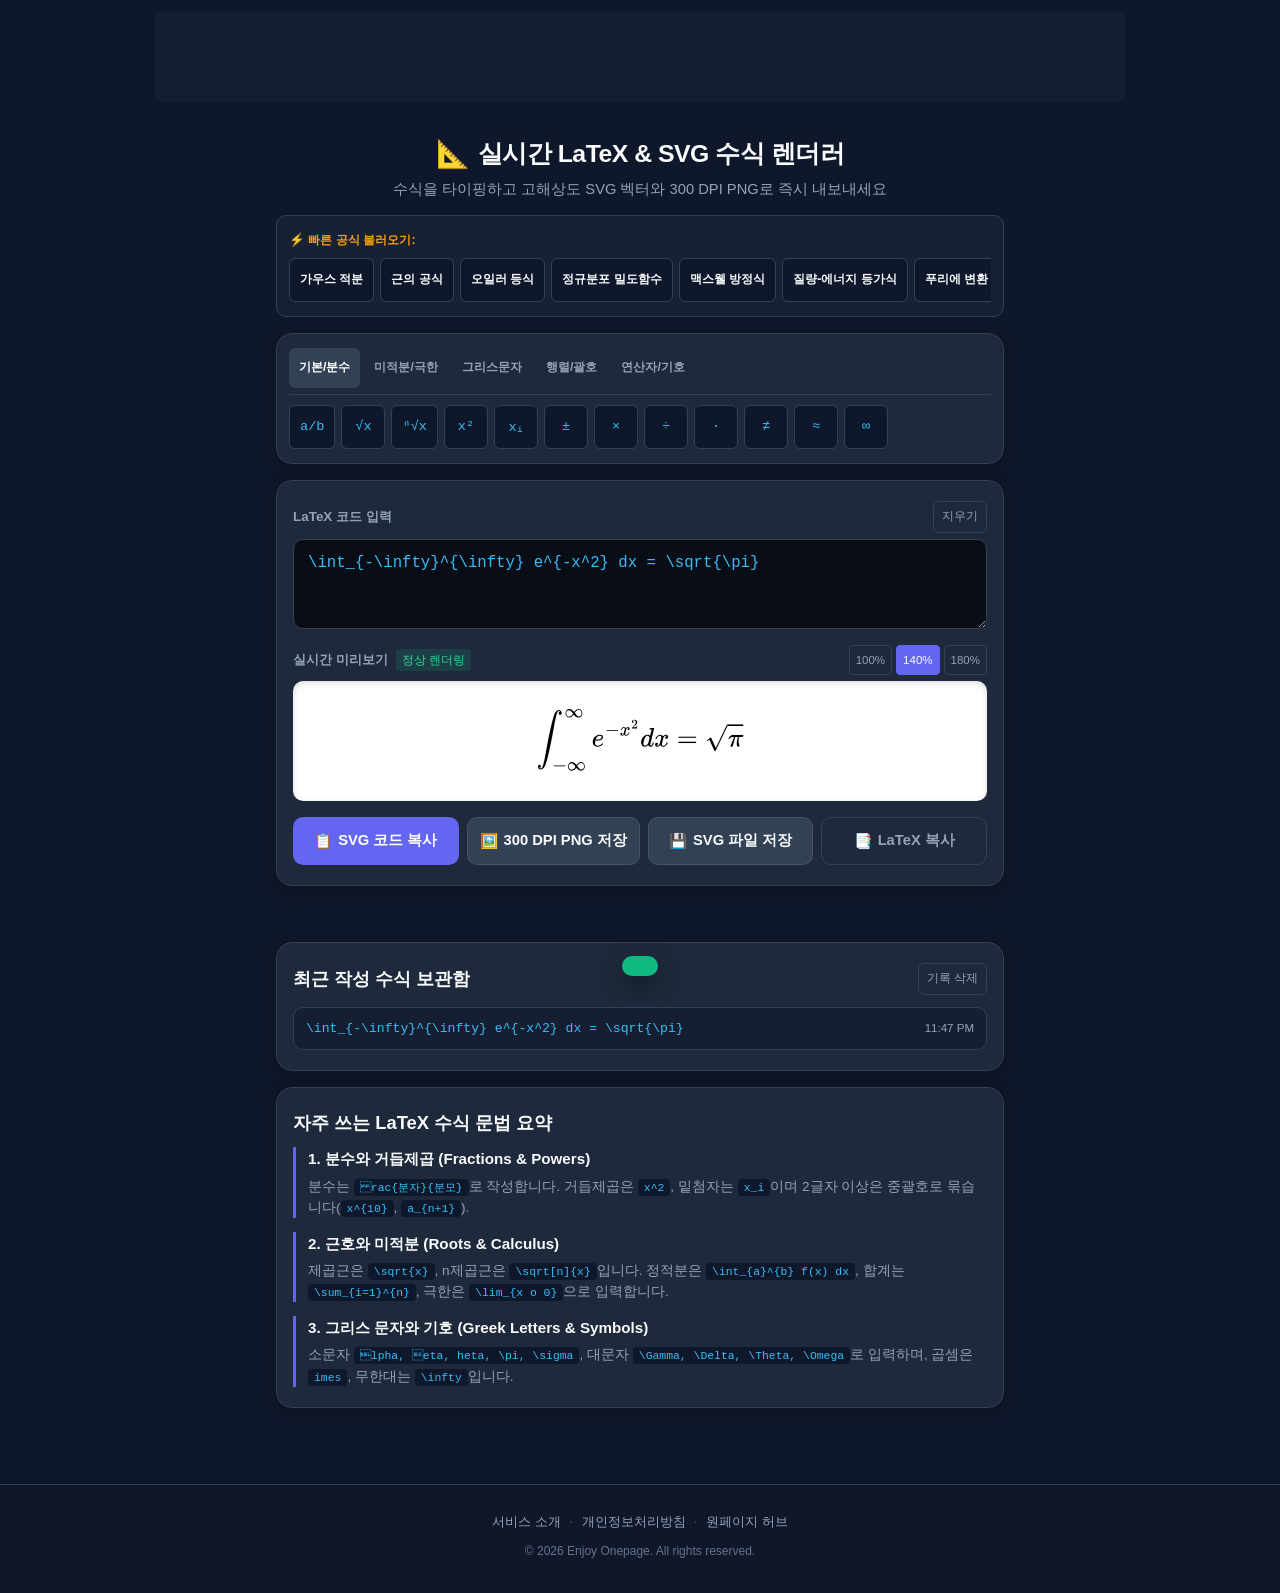
==== index.html @ d258046e "feat: launch latex-svg-renderer v1.0.0" ====
<!DOCTYPE html>
<html lang="ko">
<head>
  <meta charset="UTF-8">
  <meta name="viewport" content="width=device-width, initial-scale=1.0, maximum-scale=5.0, user-scalable=yes">
  <meta http-equiv="X-UA-Compatible" content="ie=edge">
  <title>실시간 LaTeX & SVG 수식 렌더러 | 고해상도 수식 에디터</title>
  <meta name="description" content="LaTeX 수식을 실시간 렌더링하고 고해상도 SVG 벡터 및 300 DPI 투명 PNG로 즉시 복사·다운로드하는 무료 수식 에디터입니다. 기호 팔레트와 빈출 공식 제공.">
  <meta name="keywords" content="LaTeX 렌더러, 수식 편집기, LaTeX SVG 변환, 수식 PNG 다운로드, 수학 공식, 노션 수식, 블로그 수식, 레이텍">
  <meta name="author" content="Enjoy Onepage">
  <link rel="canonical" href="https://latex-svg-renderer.enjoy-onepage.com/">

  <!-- Open Graph -->
  <meta property="og:type" content="website">
  <meta property="og:url" content="https://latex-svg-renderer.enjoy-onepage.com/">
  <meta property="og:title" content="실시간 LaTeX & SVG 수식 렌더러 | 고해상도 수식 에디터">
  <meta property="og:description" content="LaTeX 수식을 실시간 벡터 SVG 및 300 DPI 고화질 PNG로 변환하고 복사하는 웹앱.">
  <meta property="og:image" content="https://latex-svg-renderer.enjoy-onepage.com/og-image.png">
  <meta name="twitter:card" content="summary_large_image">

  <!-- Favicon & Manifest -->
  <link rel="icon" href="data:image/svg+xml,<svg xmlns=%22http://www.w3.org/2000/svg%22 viewBox=%220 0 100 100%22><text y=%22.9em%22 font-size=%2290%22>📐</text></svg>">
  <link rel="manifest" href="manifest.json">
  <meta name="theme-color" content="#0f172a">

  <!-- Google AdSense -->
  <script async src="https://pagead2.googlesyndication.com/pagead/js/adsbygoogle.js?client=ca-pub-2228289204702106" crossorigin="anonymous"></script>

  <link rel="stylesheet" href="css/style.css">
  
  <!-- MathJax Configuration -->
  <script>
    window.MathJax = {
      loader: { load: ['input/tex', 'output/svg'] },
      svg: { fontCache: 'local' }
    };
  </script>
  <script src="js/tex-svg.js"></script>
</head>
<body>
  <!-- 상단 광고 배너 (모바일 90px 엄격 클램핑) -->
  <div class="ad-box ad-top">
    <ins class="adsbygoogle" style="display:inline-block;width:100%;height:60px" data-ad-client="ca-pub-2228289204702106" data-ad-slot="3824727725" data-ad-format="horizontal" data-full-width-responsive="true"></ins>
    <script>(adsbygoogle = window.adsbygoogle || []).push({});</script>
  </div>

  <header class="app-header">
    <div class="header-container">
      <div class="brand">
        <span class="brand-icon" aria-hidden="true">📐</span>
        <h1 class="brand-title">실시간 LaTeX & SVG 수식 렌더러</h1>
      </div>
      <p class="brand-tagline">수식을 타이핑하고 고해상도 SVG 벡터와 300 DPI PNG로 즉시 내보내세요</p>
    </div>
  </header>

  <main class="main-container">
    <!-- 빈출 공식 프리셋 바 -->
    <nav class="presets-nav" aria-label="빈출 수학 공식 프리셋">
      <div class="presets-header">
        <span class="presets-label">⚡ 빠른 공식 불러오기:</span>
      </div>
      <div class="presets-scroll-grid" id="presetButtonsGrid">
        <!-- JS로 동적 생성 -->
      </div>
    </nav>

    <!-- 수식 기호 툴바 (원클릭 삽입) -->
    <section class="card symbols-card" aria-label="수식 기호 팔레트">
      <div class="symbols-nav-tabs">
        <button type="button" class="sym-tab-btn active" data-tab="basic">기본/분수</button>
        <button type="button" class="sym-tab-btn" data-tab="calculus">미적분/극한</button>
        <button type="button" class="sym-tab-btn" data-tab="greek">그리스문자</button>
        <button type="button" class="sym-tab-btn" data-tab="matrix">행렬/괄호</button>
        <button type="button" class="sym-tab-btn" data-tab="operators">연산자/기호</button>
      </div>
      <div class="symbols-buttons-tray" id="symbolsTray">
        <!-- JS로 동적 생성 -->
      </div>
    </section>

    <!-- 수식 입력 및 렌더링 스튜디오 카드 -->
    <section class="card studio-card" aria-label="수식 에디터 및 미리보기">
      <div class="editor-section">
        <div class="editor-header">
          <label for="latexInput" class="editor-label">LaTeX 코드 입력</label>
          <div class="editor-actions">
            <button type="button" class="btn-sm-action" id="btnClearInput">지우기</button>
          </div>
        </div>
        <textarea id="latexInput" class="latex-textarea" spellcheck="false" placeholder="LaTeX 수식을 입력하세요... (예: \int_{-\infty}^{\infty} e^{-x^2} dx = \sqrt{\pi})">\int_{-\infty}^{\infty} e^{-x^2} dx = \sqrt{\pi}</textarea>
      </div>

      <!-- 렌더링 뷰어 -->
      <div class="preview-section">
        <div class="preview-header">
          <div class="preview-title-group">
            <span class="preview-label">실시간 미리보기</span>
            <span class="status-indicator ready" id="renderStatus">정상 렌더링</span>
          </div>
          <div class="preview-scale-group">
            <button type="button" class="scale-btn" data-scale="1.0">100%</button>
            <button type="button" class="scale-btn active" data-scale="1.4">140%</button>
            <button type="button" class="scale-btn" data-scale="1.8">180%</button>
          </div>
        </div>

        <div class="preview-stage" id="previewStage">
          <div class="preview-content" id="previewContent">
            <!-- MathJax SVG가 여기에 렌더링됨 -->
          </div>
        </div>
      </div>

      <!-- 내보내기 버튼군 (체크리스트: 1줄 버튼, 44px 높이) -->
      <div class="export-actions-grid">
        <button type="button" class="action-btn btn-primary" id="btnCopySvg">
          <span class="btn-icon">📋</span>
          <span>SVG 코드 복사</span>
        </button>
        <button type="button" class="action-btn btn-secondary" id="btnDownloadPng">
          <span class="btn-icon">🖼️</span>
          <span>300 DPI PNG 저장</span>
        </button>
        <button type="button" class="action-btn btn-secondary" id="btnDownloadSvg">
          <span class="btn-icon">💾</span>
          <span>SVG 파일 저장</span>
        </button>
        <button type="button" class="action-btn btn-ghost" id="btnCopyLatex">
          <span class="btn-icon">📑</span>
          <span>LaTeX 복사</span>
        </button>
      </div>
    </section>

    <!-- 중단 광고 배너 -->
    <div class="ad-box ad-mid">
      <ins class="adsbygoogle"
           style="display:block"
           data-ad-client="ca-pub-2228289204702106"
           data-ad-slot="1186914926"
           data-ad-format="auto"
           data-full-width-responsive="true"></ins>
      <script>(adsbygoogle = window.adsbygoogle || []).push({});</script>
    </div>

    <!-- 최근 작성 수식 히스토리 -->
    <section class="card history-card" aria-label="최근 작성 수식 보관함">
      <div class="card-header">
        <h2 class="card-title">최근 작성 수식 보관함</h2>
        <button type="button" class="btn-sm-action" id="btnClearHistory">기록 삭제</button>
      </div>
      <div class="history-list" id="historyList">
        <p class="empty-hint">작성된 수식이 여기에 자동 저장됩니다.</p>
      </div>
    </section>

    <!-- LaTeX 기초 문법 가이드 아티클 -->
    <article class="card guide-card">
      <h2 class="card-title">자주 쓰는 LaTeX 수식 문법 요약</h2>
      <div class="guide-content">
        <div class="guide-item">
          <h3 class="guide-heading">1. 분수와 거듭제곱 (Fractions & Powers)</h3>
          <p class="guide-text">분수는 <code>rac{분자}{분모}</code>로 작성합니다. 거듭제곱은 <code>x^2</code>, 밑첨자는 <code>x_i</code>이며 2글자 이상은 중괄호로 묶습니다(<code>x^{10}</code>, <code>a_{n+1}</code>).</p>
        </div>
        <div class="guide-item">
          <h3 class="guide-heading">2. 근호와 미적분 (Roots & Calculus)</h3>
          <p class="guide-text">제곱근은 <code>\sqrt{x}</code>, n제곱근은 <code>\sqrt[n]{x}</code>입니다. 정적분은 <code>\int_{a}^{b} f(x) dx</code>, 합계는 <code>\sum_{i=1}^{n}</code>, 극한은 <code>\lim_{x 	o 0}</code>으로 입력합니다.</p>
        </div>
        <div class="guide-item">
          <h3 class="guide-heading">3. 그리스 문자와 기호 (Greek Letters & Symbols)</h3>
          <p class="guide-text">소문자 <code>lpha, eta, 	heta, \pi, \sigma</code>, 대문자 <code>\Gamma, \Delta, \Theta, \Omega</code>로 입력하며, 곱셈은 <code>	imes</code>, 무한대는 <code>\infty</code>입니다.</p>
        </div>
      </div>
    </article>

    <!-- 하단 광고 배너 -->
    <div class="ad-box ad-bottom">
      <ins class="adsbygoogle"
           style="display:block"
           data-ad-client="ca-pub-2228289204702106"
           data-ad-slot="3416334507"
           data-ad-format="auto"
           data-full-width-responsive="true"></ins>
      <script>(adsbygoogle = window.adsbygoogle || []).push({});</script>
    </div>
  </main>

  <!-- 토스트 알림 메시지 -->
  <div class="toast-message" id="toastMessage" role="status" aria-live="polite"></div>

  <footer class="app-footer">
    <div class="footer-container">
      <nav class="footer-nav" aria-label="바닥글 정보">
        <a href="about.html" class="footer-link">서비스 소개</a>
        <span class="footer-sep">·</span>
        <a href="privacy.html" class="footer-link">개인정보처리방침</a>
        <span class="footer-sep">·</span>
        <a href="https://enjoy-onepage.com" class="footer-link" target="_blank" rel="noopener">원페이지 허브</a>
      </nav>
      <p class="footer-copy">&copy; 2026 Enjoy Onepage. All rights reserved.</p>
    </div>
  </footer>

  <script src="js/symbols.js"></script>
  <script src="js/storage.js"></script>
  <script src="js/app.js"></script>
</body>
</html>
---- css/style.css ----
/* ==========================================================================
   실시간 LaTeX & SVG 수식 렌더러 - CSS 스타일시트
   준수 기준: ANTIGRAVITY_SELF_CHECKLIST.md (320px 0px 오버플로우, 1줄 제목/버튼, 90px 광고)
   ========================================================================== */

:root {
  --bg-page: #0f172a;          /* Slate 900 */
  --bg-card: #1e293b;          /* Slate 800 */
  --bg-card-hover: #334155;
  --bg-preview: #ffffff;       /* Pure White Math Board */
  --border-color: #334155;     /* Slate 700 */
  --text-main: #f8fafc;        /* Slate 50 */
  --text-muted: #94a3b8;       /* Slate 400 */
  
  --accent-primary: #6366f1;   /* Indigo 500 */
  --accent-hover: #4f46e5;     /* Indigo 600 */
  --accent-teal: #14b8a6;      /* Teal 500 */
  --accent-gold: #f59e0b;      /* Amber 500 */
  --accent-danger: #ef4444;    /* Red 500 */
  
  --radius-lg: 16px;
  --radius-md: 10px;
  --radius-sm: 6px;
  --font-family: -apple-system, BlinkMacSystemFont, "Pretendard Variable", Pretendard, "Segoe UI", Roboto, sans-serif;
  --font-mono: ui-monospace, SFMono-Regular, Menlo, Monaco, Consolas, "Liberation Mono", monospace;
}

*, *::before, *::after {
  box-sizing: border-box;
  margin: 0;
  padding: 0;
}

html {
  font-size: 16px;
  width: 100%;
  max-width: 100vw;
  overflow-x: hidden;
  background-color: var(--bg-page);
  color: var(--text-main);
  font-family: var(--font-family);
  -webkit-text-size-adjust: 100%;
}

body {
  width: 100%;
  max-width: 100vw;
  overflow-x: hidden;
  min-height: 100vh;
  display: flex;
  flex-direction: column;
  background-color: var(--bg-page);
  line-height: 1.6;
}

/* ==========================================================================
   애드센스 슬롯 표준 (90px 클램프 및 오버플로우 방지)
   ========================================================================== */
.ad-box, .ad-slot {
  width: 100%;
  max-width: 970px;
  margin: 12px auto;
  text-align: center;
  background: rgba(30, 41, 59, 0.4);
  border-radius: var(--radius-sm);
  overflow: hidden;
}

.ad-top {
  height: 90px !important;
  max-height: 90px !important;
  min-height: 0 !important;
  padding: 0 !important;
  border: none !important;
  overflow: hidden !important;
}

.ad-top ins, .ad-top ins * {
  max-height: 90px !important;
  overflow: hidden !important;
}

/* ==========================================================================
   헤더 영역
   ========================================================================== */
.app-header {
  width: 100%;
  padding: 20px 16px 14px;
  text-align: center;
}

.header-container {
  max-width: 720px;
  margin: 0 auto;
}

.brand {
  display: flex;
  align-items: center;
  justify-content: center;
  gap: 8px;
}

.brand-icon {
  font-size: 1.7rem;
  line-height: 1;
}

.brand-title {
  font-size: clamp(1.15rem, 4.5vw, 1.55rem);
  font-weight: 800;
  color: var(--text-main);
  white-space: nowrap;
  overflow: hidden;
  text-overflow: ellipsis;
  letter-spacing: -0.02em;
}

.brand-tagline {
  font-size: clamp(0.8rem, 2.8vw, 0.92rem);
  color: var(--text-muted);
  margin-top: 4px;
}

/* ==========================================================================
   메인 레이아웃 컨테이너
   ========================================================================== */
.main-container {
  width: 100%;
  max-width: 760px;
  margin: 0 auto;
  padding: 0 16px 36px;
  flex: 1;
  display: flex;
  flex-direction: column;
  gap: 16px;
}

.card {
  background: var(--bg-card);
  border: 1px solid var(--border-color);
  border-radius: var(--radius-lg);
  padding: 20px 16px;
  box-shadow: 0 4px 16px rgba(0, 0, 0, 0.25);
}

.card-header {
  display: flex;
  align-items: center;
  justify-content: space-between;
  margin-bottom: 12px;
  gap: 8px;
}

.card-title {
  font-size: clamp(0.96rem, 3.8vw, 1.15rem);
  font-weight: 700;
  color: var(--text-main);
  white-space: nowrap;
  overflow: hidden;
  text-overflow: ellipsis;
}

/* ==========================================================================
   1. 빠른 공식 프리셋 바
   ========================================================================== */
.presets-nav {
  width: 100%;
  background: rgba(30, 41, 59, 0.6);
  border: 1px solid var(--border-color);
  border-radius: var(--radius-md);
  padding: 10px 12px;
}

.presets-header {
  margin-bottom: 6px;
}

.presets-label {
  font-size: 0.78rem;
  color: var(--accent-gold);
  font-weight: 700;
}

.presets-scroll-grid {
  display: flex;
  gap: 6px;
  overflow-x: auto;
  padding-bottom: 4px;
  -webkit-overflow-scrolling: touch;
}

.preset-chip-btn {
  flex-shrink: 0;
  padding: 6px 10px;
  min-height: 44px;
  background: #0f172a;
  border: 1px solid var(--border-color);
  border-radius: var(--radius-sm);
  color: var(--text-main);
  font-size: 0.78rem;
  font-weight: 600;
  cursor: pointer;
  white-space: nowrap;
  transition: all 0.2s ease;
}

.preset-chip-btn:hover {
  border-color: var(--accent-primary);
  background: #1e1b4b;
}

/* ==========================================================================
   2. 수식 기호 팔레트 (Tabs + Buttons)
   ========================================================================== */
.symbols-card {
  padding: 14px 12px;
}

.symbols-nav-tabs {
  display: flex;
  gap: 4px;
  overflow-x: auto;
  padding-bottom: 6px;
  margin-bottom: 10px;
  border-bottom: 1px solid var(--border-color);
}

.sym-tab-btn {
  flex-shrink: 0;
  padding: 6px 10px;
  min-height: 40px;
  background: transparent;
  border: none;
  border-radius: var(--radius-sm);
  color: var(--text-muted);
  font-size: 0.78rem;
  font-weight: 600;
  cursor: pointer;
  white-space: nowrap;
  transition: all 0.15s ease;
}

.sym-tab-btn.active {
  background: #334155;
  color: #ffffff;
}

.symbols-buttons-tray {
  display: flex;
  flex-wrap: wrap;
  gap: 6px;
}

.sym-insert-btn {
  display: inline-flex;
  align-items: center;
  justify-content: center;
  min-height: 44px;
  min-width: 44px;
  padding: 6px 10px;
  background: #0f172a;
  border: 1px solid var(--border-color);
  border-radius: var(--radius-sm);
  color: #38bdf8;
  font-family: var(--font-mono);
  font-size: 0.85rem;
  cursor: pointer;
  white-space: nowrap;
  transition: all 0.15s ease;
}

.sym-insert-btn:hover {
  background: #1e293b;
  border-color: var(--accent-primary);
  transform: translateY(-1px);
}

/* ==========================================================================
   3. 수식 스튜디오 본체 (에디터 + 실시간 미리보기)
   ========================================================================== */
.studio-card {
  display: flex;
  flex-direction: column;
  gap: 16px;
}

.editor-section {
  display: flex;
  flex-direction: column;
  gap: 6px;
}

.editor-header {
  display: flex;
  align-items: center;
  justify-content: space-between;
}

.editor-label {
  font-size: 0.84rem;
  font-weight: 700;
  color: var(--text-muted);
  white-space: nowrap;
}

.btn-sm-action {
  background: transparent;
  border: 1px solid var(--border-color);
  border-radius: var(--radius-sm);
  color: var(--text-muted);
  font-size: 0.75rem;
  padding: 4px 8px;
  min-height: 32px;
  cursor: pointer;
  white-space: nowrap;
}

.btn-sm-action:hover {
  color: var(--text-main);
  border-color: var(--text-muted);
}

.latex-textarea {
  width: 100%;
  min-height: 90px;
  padding: 12px 14px;
  background: #090d16;
  border: 1.5px solid var(--border-color);
  border-radius: var(--radius-md);
  color: #38bdf8;
  font-family: var(--font-mono);
  font-size: clamp(0.88rem, 3.2vw, 0.98rem);
  line-height: 1.5;
  resize: vertical;
}

.latex-textarea:focus {
  outline: none;
  border-color: var(--accent-primary);
  box-shadow: 0 0 0 3px rgba(99, 102, 241, 0.2);
}

/* 미리보기 스테이지 */
.preview-section {
  display: flex;
  flex-direction: column;
  gap: 6px;
}

.preview-header {
  display: flex;
  align-items: center;
  justify-content: space-between;
}

.preview-title-group {
  display: flex;
  align-items: center;
  gap: 8px;
}

.preview-label {
  font-size: 0.84rem;
  font-weight: 700;
  color: var(--text-muted);
  white-space: nowrap;
}

.status-indicator {
  font-size: 0.72rem;
  padding: 2px 6px;
  border-radius: 4px;
  white-space: nowrap;
}

.status-indicator.ready {
  background: rgba(16, 185, 129, 0.15);
  color: #34d399;
}

.status-indicator.error {
  background: rgba(239, 68, 68, 0.15);
  color: #f87171;
}

.preview-scale-group {
  display: flex;
  gap: 4px;
}

.scale-btn {
  padding: 4px 6px;
  min-height: 30px;
  background: transparent;
  border: 1px solid var(--border-color);
  border-radius: 4px;
  color: var(--text-muted);
  font-size: 0.72rem;
  cursor: pointer;
  white-space: nowrap;
}

.scale-btn.active {
  background: var(--accent-primary);
  color: #ffffff;
  border-color: var(--accent-primary);
}

.preview-stage {
  width: 100%;
  min-height: 120px;
  background: var(--bg-preview);
  border-radius: var(--radius-md);
  padding: 20px 16px;
  display: flex;
  align-items: center;
  justify-content: center;
  overflow-x: auto;
  box-shadow: inset 0 2px 6px rgba(0, 0, 0, 0.15);
}

.preview-content {
  color: #000000;
  transform-origin: center center;
  transition: transform 0.2s ease;
  max-width: 100%;
}

.preview-content svg {
  vertical-align: middle;
  display: block;
  margin: 0 auto;
}

/* ==========================================================================
   4. 내보내기 버튼 그리드 (체크리스트 필수)
   ========================================================================== */
.export-actions-grid {
  display: grid;
  grid-template-columns: repeat(4, 1fr);
  gap: 8px;
  width: 100%;
}

@media (max-width: 580px) {
  .export-actions-grid {
    grid-template-columns: 1fr 1fr;
  }
}

.action-btn {
  display: inline-flex;
  align-items: center;
  justify-content: center;
  gap: 6px;
  min-height: 48px;
  padding: 10px 12px;
  border-radius: var(--radius-md);
  font-size: clamp(0.82rem, 3vw, 0.92rem);
  font-weight: 700;
  cursor: pointer;
  border: 1px solid transparent;
  transition: all 0.2s ease;
  white-space: nowrap;
}

.btn-primary {
  background: var(--accent-primary);
  color: #ffffff;
}

.btn-primary:hover {
  background: var(--accent-hover);
  transform: translateY(-1px);
}

.btn-secondary {
  background: #334155;
  border-color: #475569;
  color: var(--text-main);
}

.btn-secondary:hover {
  background: #475569;
  transform: translateY(-1px);
}

.btn-ghost {
  background: transparent;
  border-color: var(--border-color);
  color: var(--text-muted);
}

.btn-ghost:hover {
  color: var(--text-main);
  border-color: var(--text-muted);
}

/* ==========================================================================
   5. 최근 작성 수식 보관함
   ========================================================================== */
.history-list {
  display: flex;
  flex-direction: column;
  gap: 8px;
  max-height: 240px;
  overflow-y: auto;
}

.history-item {
  display: flex;
  align-items: center;
  justify-content: space-between;
  padding: 10px 12px;
  background: rgba(15, 23, 42, 0.5);
  border: 1px solid var(--border-color);
  border-radius: var(--radius-md);
  gap: 8px;
  cursor: pointer;
  transition: all 0.15s ease;
}

.history-item:hover {
  background: #334155;
  border-color: var(--accent-primary);
}

.history-code {
  font-family: var(--font-mono);
  font-size: 0.82rem;
  color: #38bdf8;
  white-space: nowrap;
  overflow: hidden;
  text-overflow: ellipsis;
  max-width: 80%;
}

.history-time {
  font-size: 0.72rem;
  color: var(--text-muted);
  flex-shrink: 0;
}

.empty-hint {
  font-size: 0.82rem;
  color: var(--text-muted);
  text-align: center;
  padding: 16px 8px;
}

/* ==========================================================================
   6. 교육 가이드 아티클
   ========================================================================== */
.guide-content {
  display: flex;
  flex-direction: column;
  gap: 14px;
  margin-top: 10px;
}

.guide-item {
  border-left: 3px solid var(--accent-primary);
  padding-left: 12px;
}

.guide-heading {
  font-size: clamp(0.85rem, 3.2vw, 0.95rem);
  font-weight: 700;
  color: var(--text-main);
  margin-bottom: 4px;
}

.guide-text {
  font-size: clamp(0.78rem, 2.8vw, 0.85rem);
  color: var(--text-muted);
  line-height: 1.55;
}

.guide-text code {
  background: #0f172a;
  color: #38bdf8;
  padding: 2px 6px;
  border-radius: 4px;
  font-family: var(--font-mono);
  font-size: 0.84em;
}

/* 토스트 메시지 */
.toast-message {
  position: fixed;
  bottom: 24px;
  left: 50%;
  transform: translateX(-50%) translateY(100px);
  background: #10b981;
  color: #ffffff;
  padding: 10px 18px;
  border-radius: 9999px;
  font-size: 0.88rem;
  font-weight: 700;
  box-shadow: 0 10px 25px rgba(0, 0, 0, 0.4);
  transition: transform 0.3s cubic-bezier(0.34, 1.56, 0.64, 1);
  z-index: 9999;
  white-space: nowrap;
}

.toast-message.show {
  transform: translateX(-50%) translateY(0);
}

/* ==========================================================================
   푸터 영역
   ========================================================================== */
.app-footer {
  width: 100%;
  padding: 24px 16px 32px;
  text-align: center;
  border-top: 1px solid var(--border-color);
  background: rgba(15, 23, 42, 0.8);
  margin-top: auto;
}

.footer-container {
  max-width: 680px;
  margin: 0 auto;
}

.footer-nav {
  display: flex;
  align-items: center;
  justify-content: center;
  gap: 8px;
  margin-bottom: 8px;
  flex-wrap: wrap;
}

.footer-link {
  color: var(--text-muted);
  text-decoration: none;
  font-size: 0.84rem;
  white-space: nowrap;
}

.footer-link:hover {
  color: var(--text-main);
  text-decoration: underline;
}

.footer-sep {
  color: var(--border-color);
}

.footer-copy {
  font-size: 0.75rem;
  color: #64748b;
}
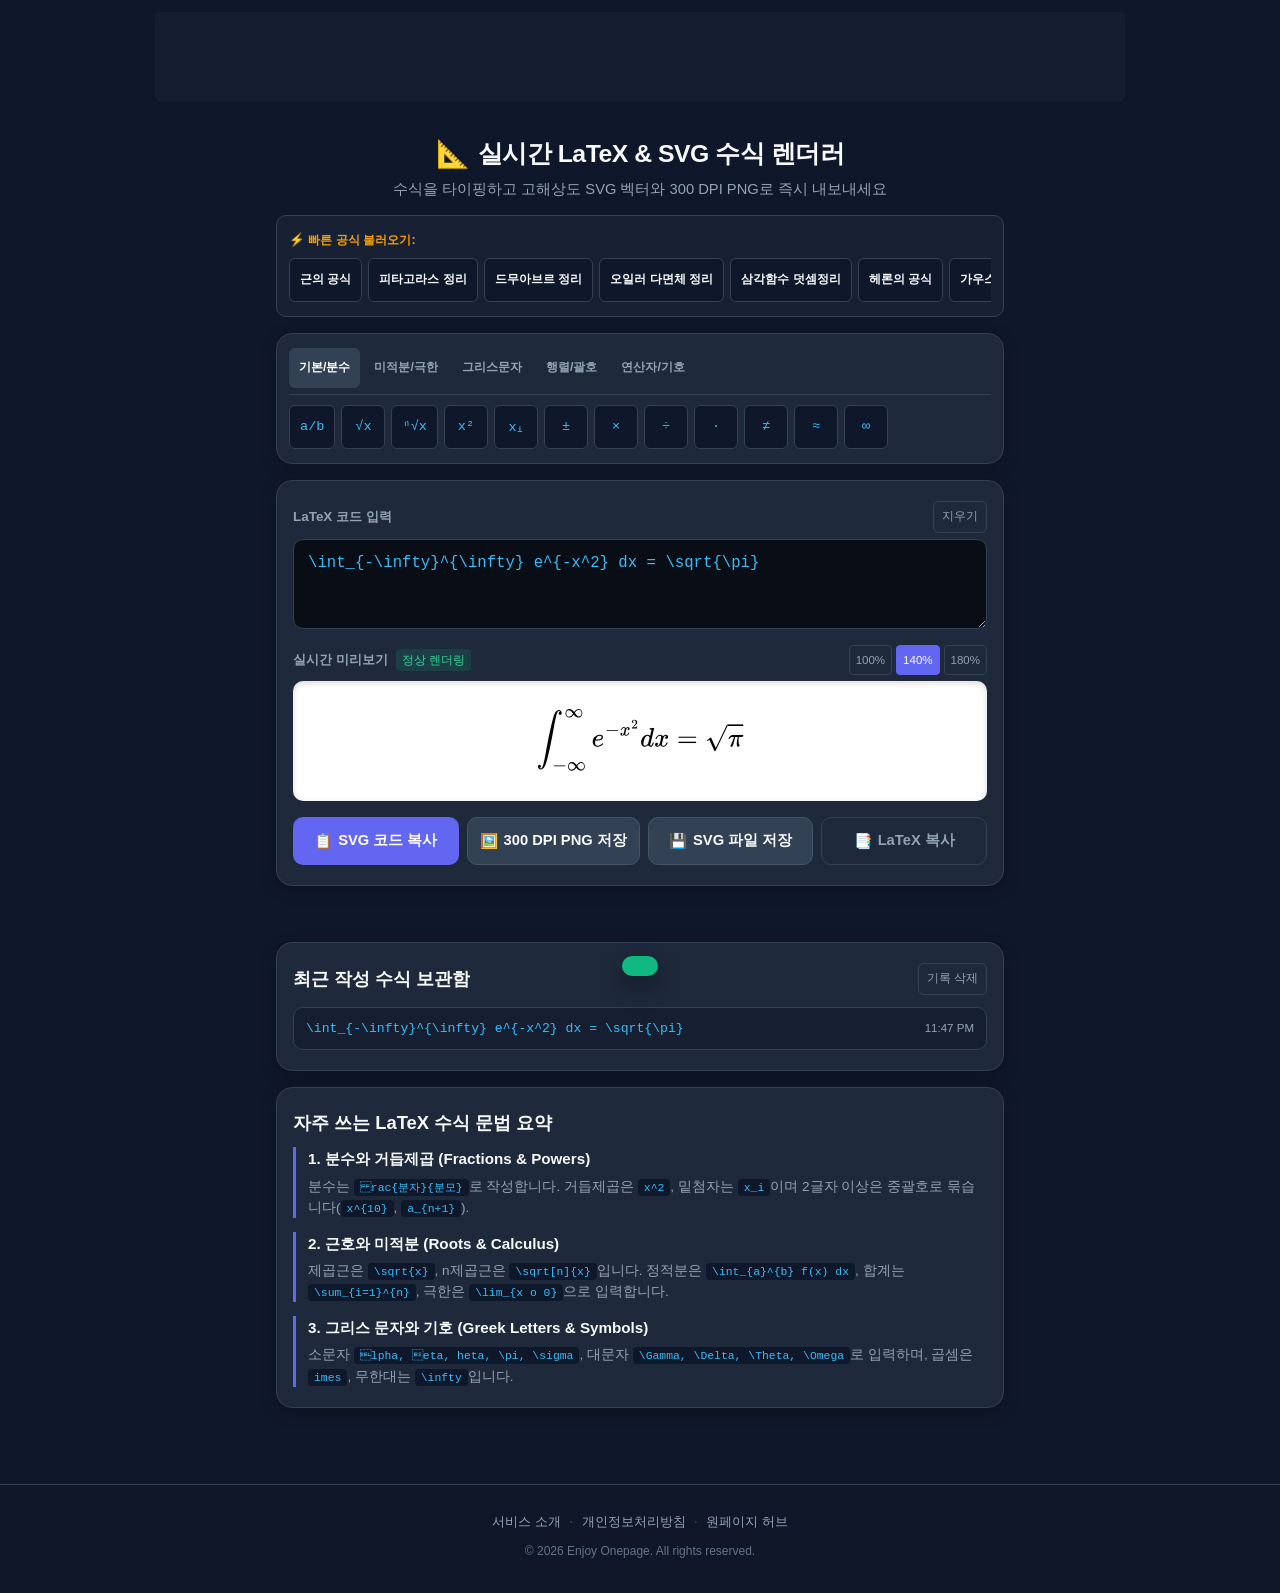
==== commit fa5da528: "seo: hide from search (noindex) - user decision 2026-10-29 [kiro]" ====
--- a/index.html
+++ b/index.html
@@ -2,6 +2,7 @@
 <html lang="ko">
 <head>
   <meta charset="UTF-8">
+  <meta name="robots" content="noindex, follow">
   <meta name="viewport" content="width=device-width, initial-scale=1.0, maximum-scale=5.0, user-scalable=yes">
   <meta http-equiv="X-UA-Compatible" content="ie=edge">
   <title>실시간 LaTeX & SVG 수식 렌더러 | 고해상도 수식 에디터</title>
